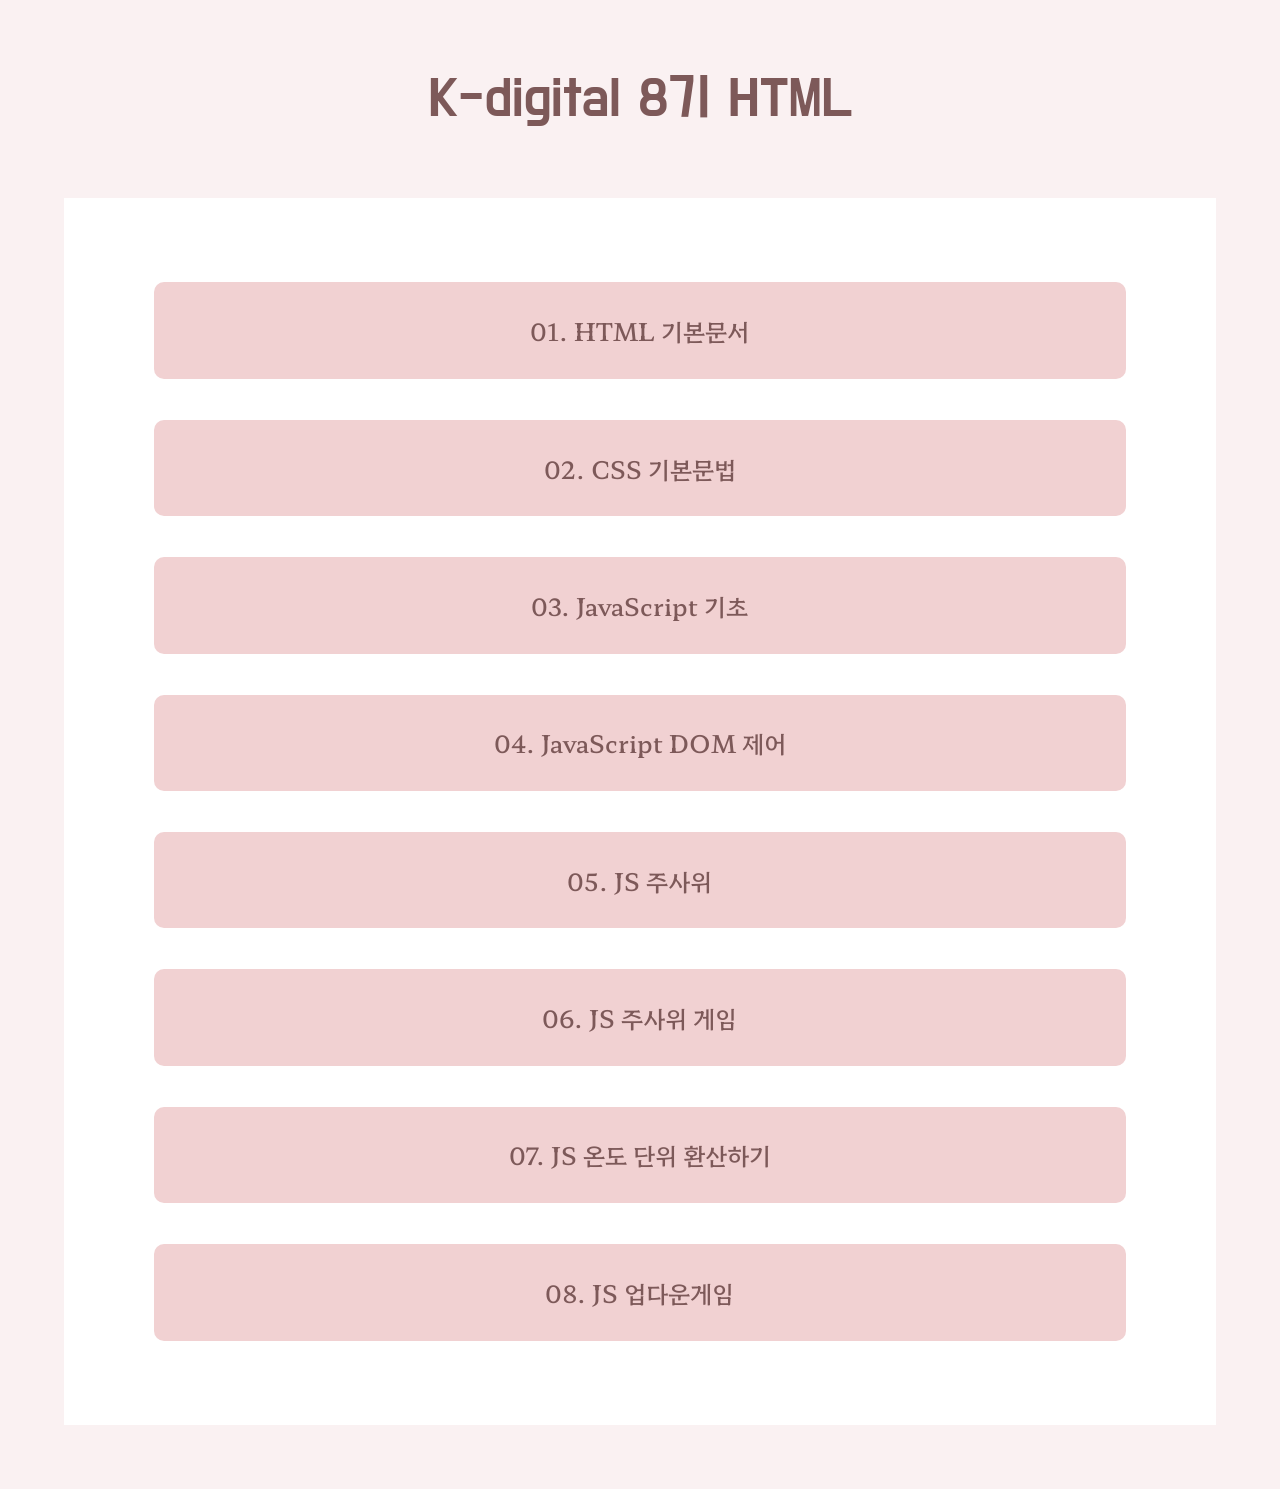
==== index.html @ 7999f62d "JS 업다운게임" ====
<!DOCTYPE html>
<html>
    <head>
        <title>K-digital 8기</title>    
        <link rel="stylesheet" type="text/css" href="./index.css">
        <link rel="preconnect" href="https://fonts.googleapis.com">
        <link rel="preconnect" href="https://fonts.gstatic.com" crossorigin>
        <link href="https://fonts.googleapis.com/css2?family=Do+Hyeon&family=Gowun+Dodum&family=Hahmlet:wght@100..900&family=Noto+Sans+KR:wght@100..900&display=swap" rel="stylesheet">
    </head>
    
    <body>
        <h1>K-digital 8기 HTML</h1>
        <main>
            <ul>
                <li><a href='./01/01.html'>01. HTML 기본문서 </a></li>
                <li><a href='./02/02.html'> 02. CSS 기본문법 </a></li>
                <li><a href='./03/03.html'> 03. JavaScript 기초 </a></li>
                <li><a href='./04/04.html'> 04. JavaScript DOM 제어 </a></li>
                <li><a href='./05/05.html'> 05. JS 주사위</a></li>
                <li><a href='./06/06.html'> 06. JS 주사위 게임 </a></li>
                <li><a href='./07/07.html'> 07. JS 온도 단위 환산하기 </a></li>
                <li><a href='./08/08.html'> 08. JS 업다운게임 </a></li>
            </ul>

        </main>
        
    </body>
</html>
---- index.css ----
*{
    padding: 0px;
    margin: 0px;
    box-sizing: border-box;     /* padding 및 margin 설정이 width, height 내에서 설정되도록 */
}

head, body{
    background-color:rgb(250, 241, 242);
}

h1 {
    text-align: center;
    color: rgb(125,89,89);
    font-family: "Do Hyeon", sans-serif;
    font-weight: 400;
    font-style: normal;
    font-size: 350%;
}


ul{
    list-style: none;
    display: flex;
    flex-direction: column;
    align-items: center;
}

h1{
    margin-top: 5%;
}

a {
    text-decoration: none;
    color: rgb(125, 89, 89);
}
main {
    margin: 5%;
    padding: 5%;
    background-color:rgb(255, 255, 255);
    text-align: center; 

}

li{
    margin: 2%;
    padding: 3%;
    width: 95%;
    background-color:rgb(241, 209, 210);
    border-radius: 10px;
    font-family: "Hahmlet", serif;
    font-optical-sizing: auto;
    font-weight : 500;
    font-style: normal;
    font-size: 150%;
} 

li:hover {
    background-color: rgb(193, 163, 163);
}
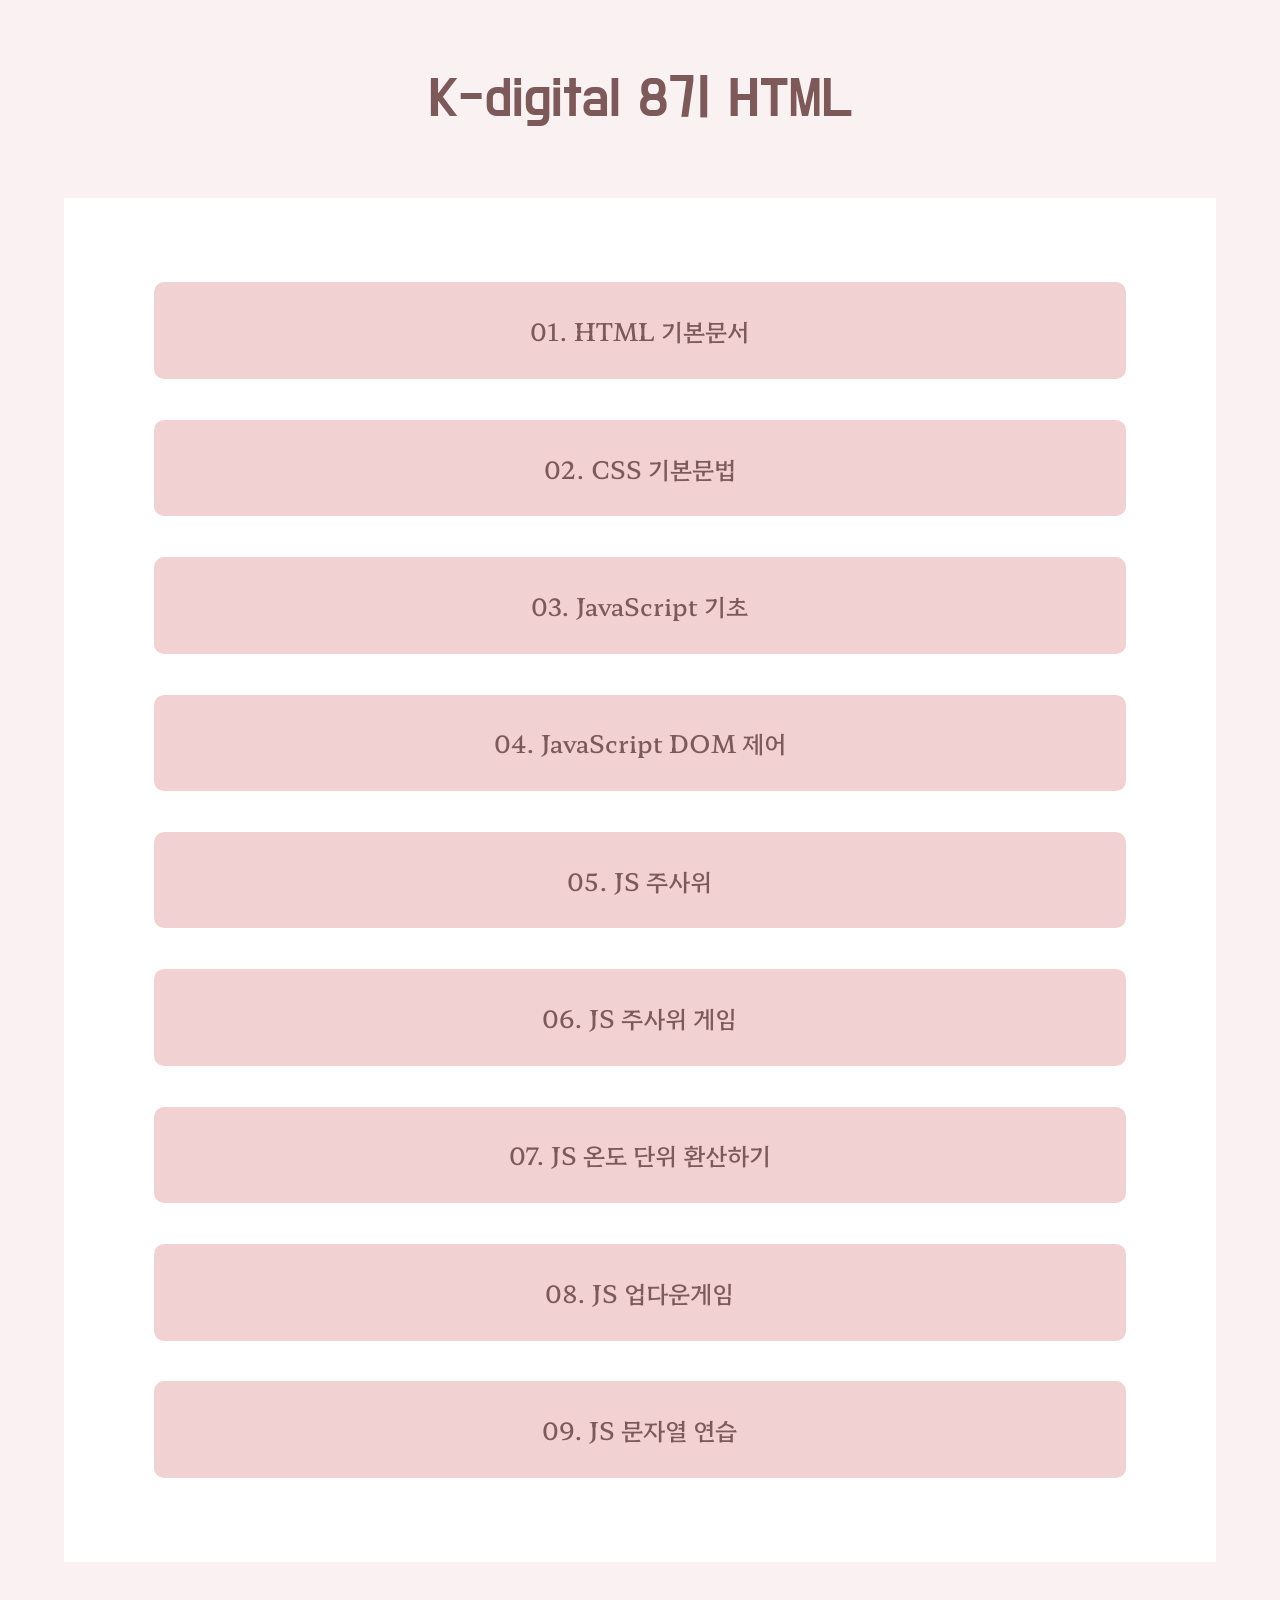
==== commit bf61d6f3: "JS 문자열 연습" ====
--- a/index.html
+++ b/index.html
@@ -20,6 +20,7 @@
                 <li><a href='./06/06.html'> 06. JS 주사위 게임 </a></li>
                 <li><a href='./07/07.html'> 07. JS 온도 단위 환산하기 </a></li>
                 <li><a href='./08/08.html'> 08. JS 업다운게임 </a></li>
+                <li><a href='./09/09.html'> 09. JS 문자열 연습 </a></li>
             </ul>
 
         </main>
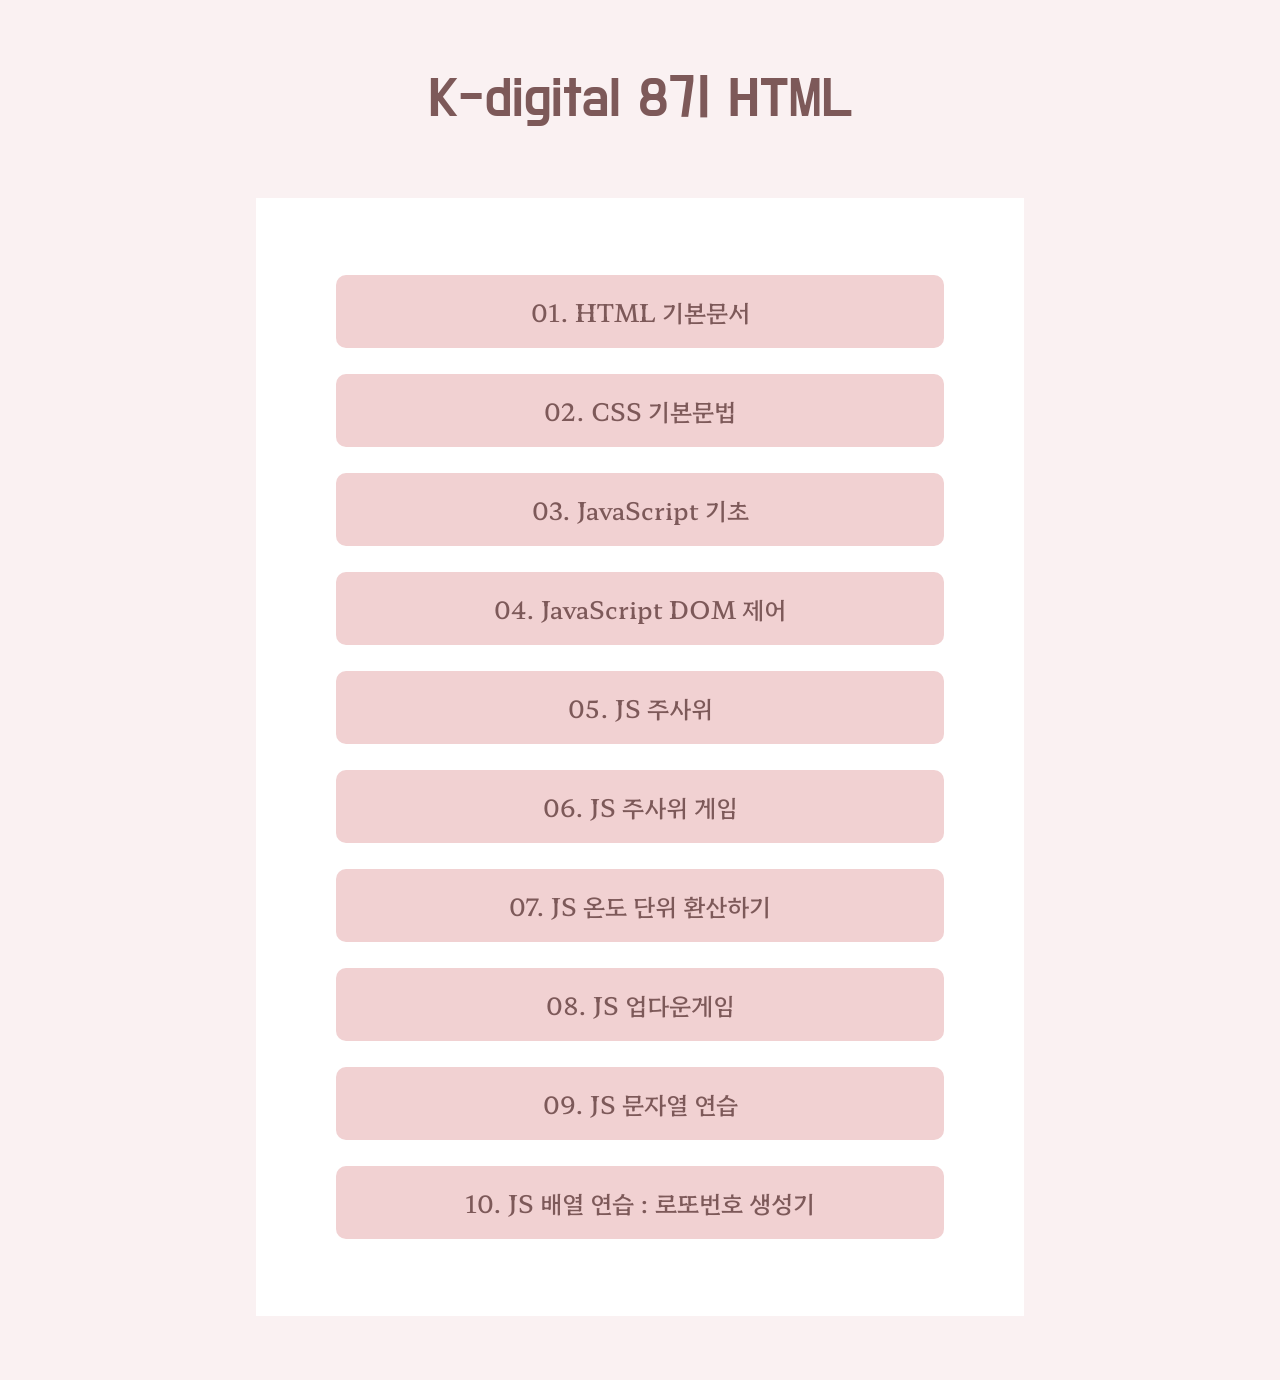
==== commit 1c7b0944: "10 로또번호생성" ====
--- a/index.html
+++ b/index.html
@@ -21,6 +21,7 @@
                 <li><a href='./07/07.html'> 07. JS 온도 단위 환산하기 </a></li>
                 <li><a href='./08/08.html'> 08. JS 업다운게임 </a></li>
                 <li><a href='./09/09.html'> 09. JS 문자열 연습 </a></li>
+                <li><a href='./10/10.html'> 10. JS 배열 연습 : 로또번호 생성기 </a></li>
             </ul>
 
         </main>
--- a/index.css
+++ b/index.css
@@ -34,7 +34,7 @@
     color: rgb(125, 89, 89);
 }
 main {
-    margin: 5%;
+    margin: 5% 20% 5% 20%;
     padding: 5%;
     background-color:rgb(255, 255, 255);
     text-align: center; 
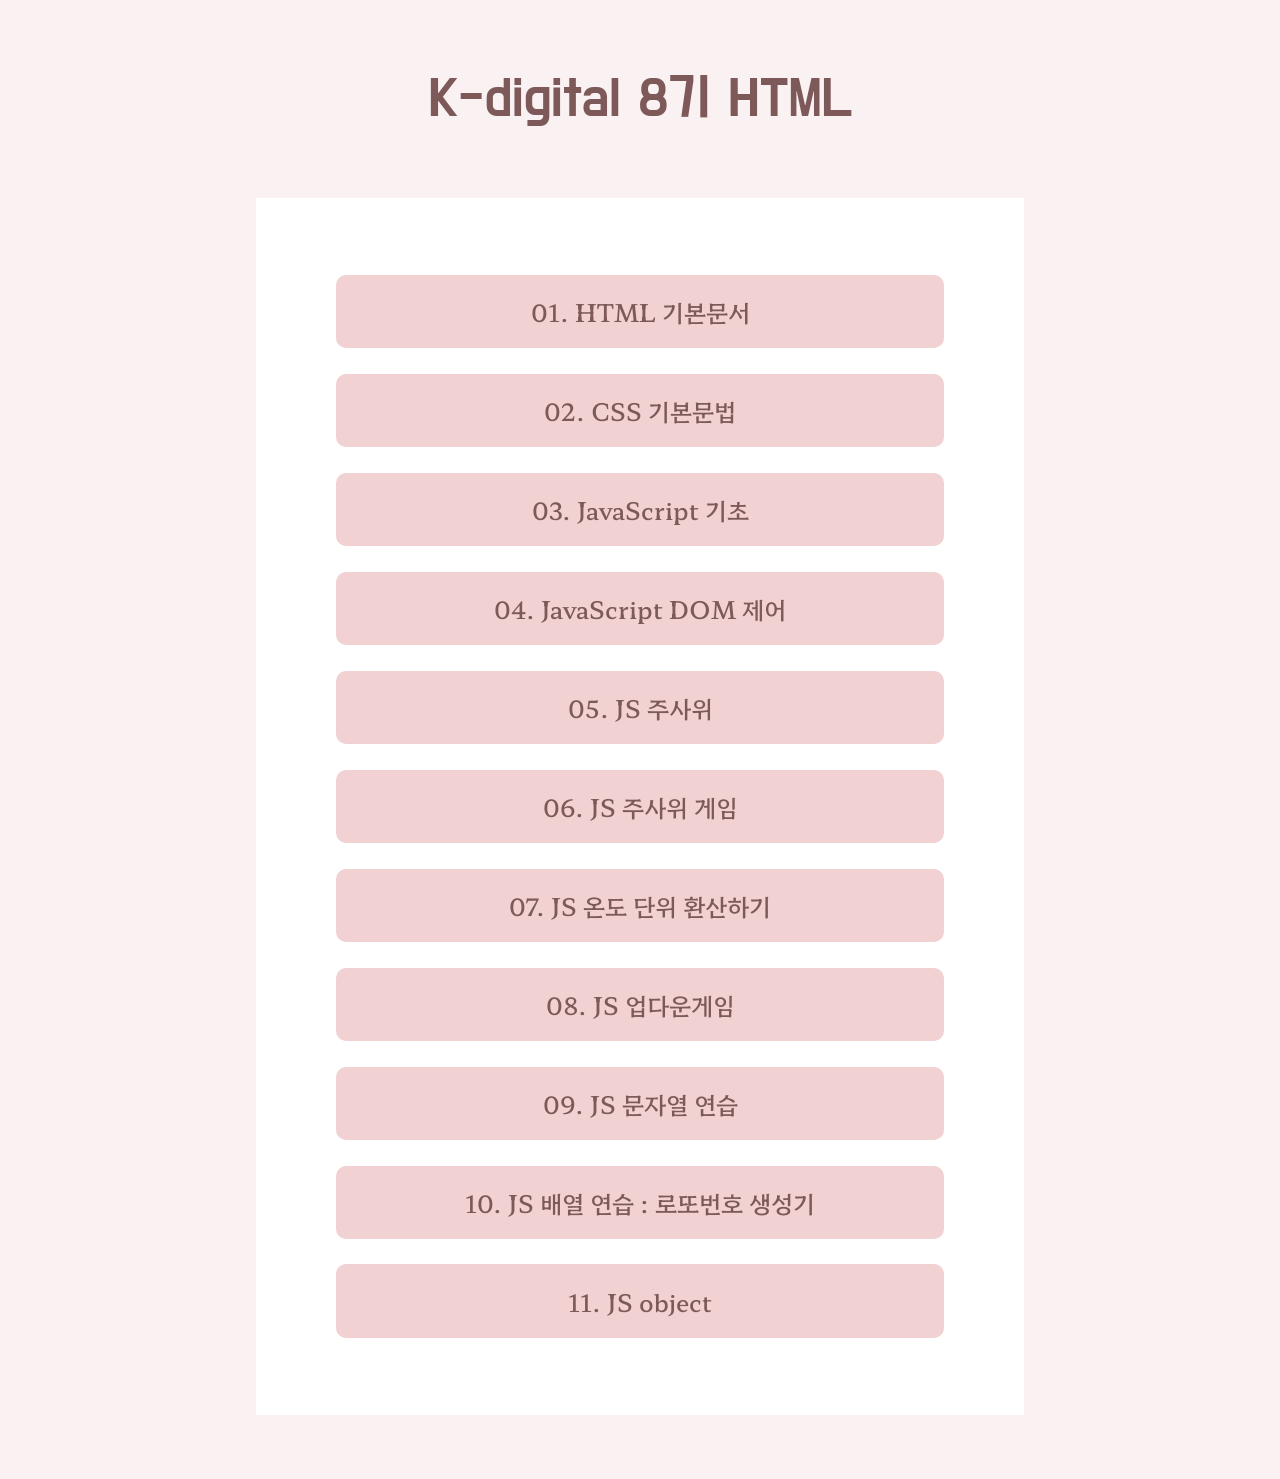
==== commit de9339ed: "index 수정" ====
--- a/index.html
+++ b/index.html
@@ -22,6 +22,7 @@
                 <li><a href='./08/08.html'> 08. JS 업다운게임 </a></li>
                 <li><a href='./09/09.html'> 09. JS 문자열 연습 </a></li>
                 <li><a href='./10/10.html'> 10. JS 배열 연습 : 로또번호 생성기 </a></li>
+                <li><a href='./11/11.html'> 11. JS object </a></li>
             </ul>
 
         </main>
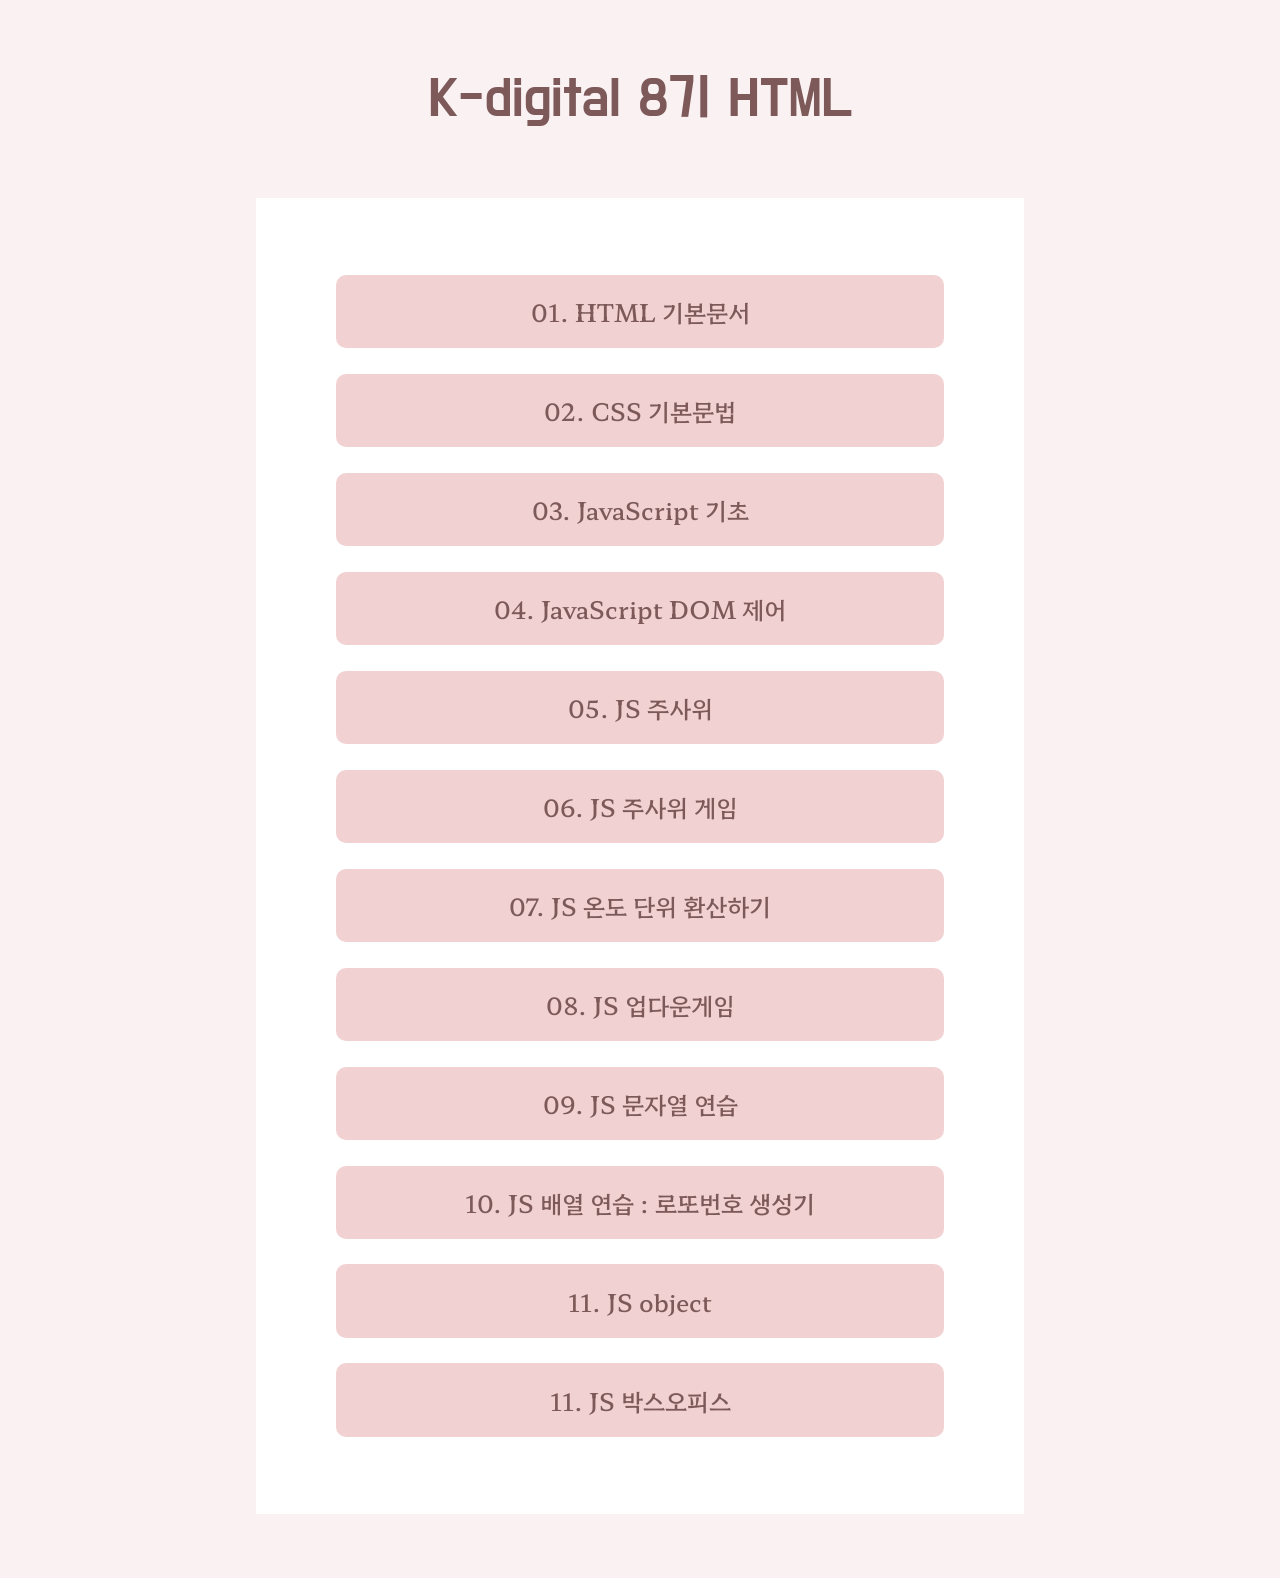
==== commit 81ca4a83: "index수정" ====
--- a/index.html
+++ b/index.html
@@ -23,6 +23,7 @@
                 <li><a href='./09/09.html'> 09. JS 문자열 연습 </a></li>
                 <li><a href='./10/10.html'> 10. JS 배열 연습 : 로또번호 생성기 </a></li>
                 <li><a href='./11/11.html'> 11. JS object </a></li>
+                <li><a href='./12/12.html'> 11. JS 박스오피스 </a></li>
             </ul>
 
         </main>
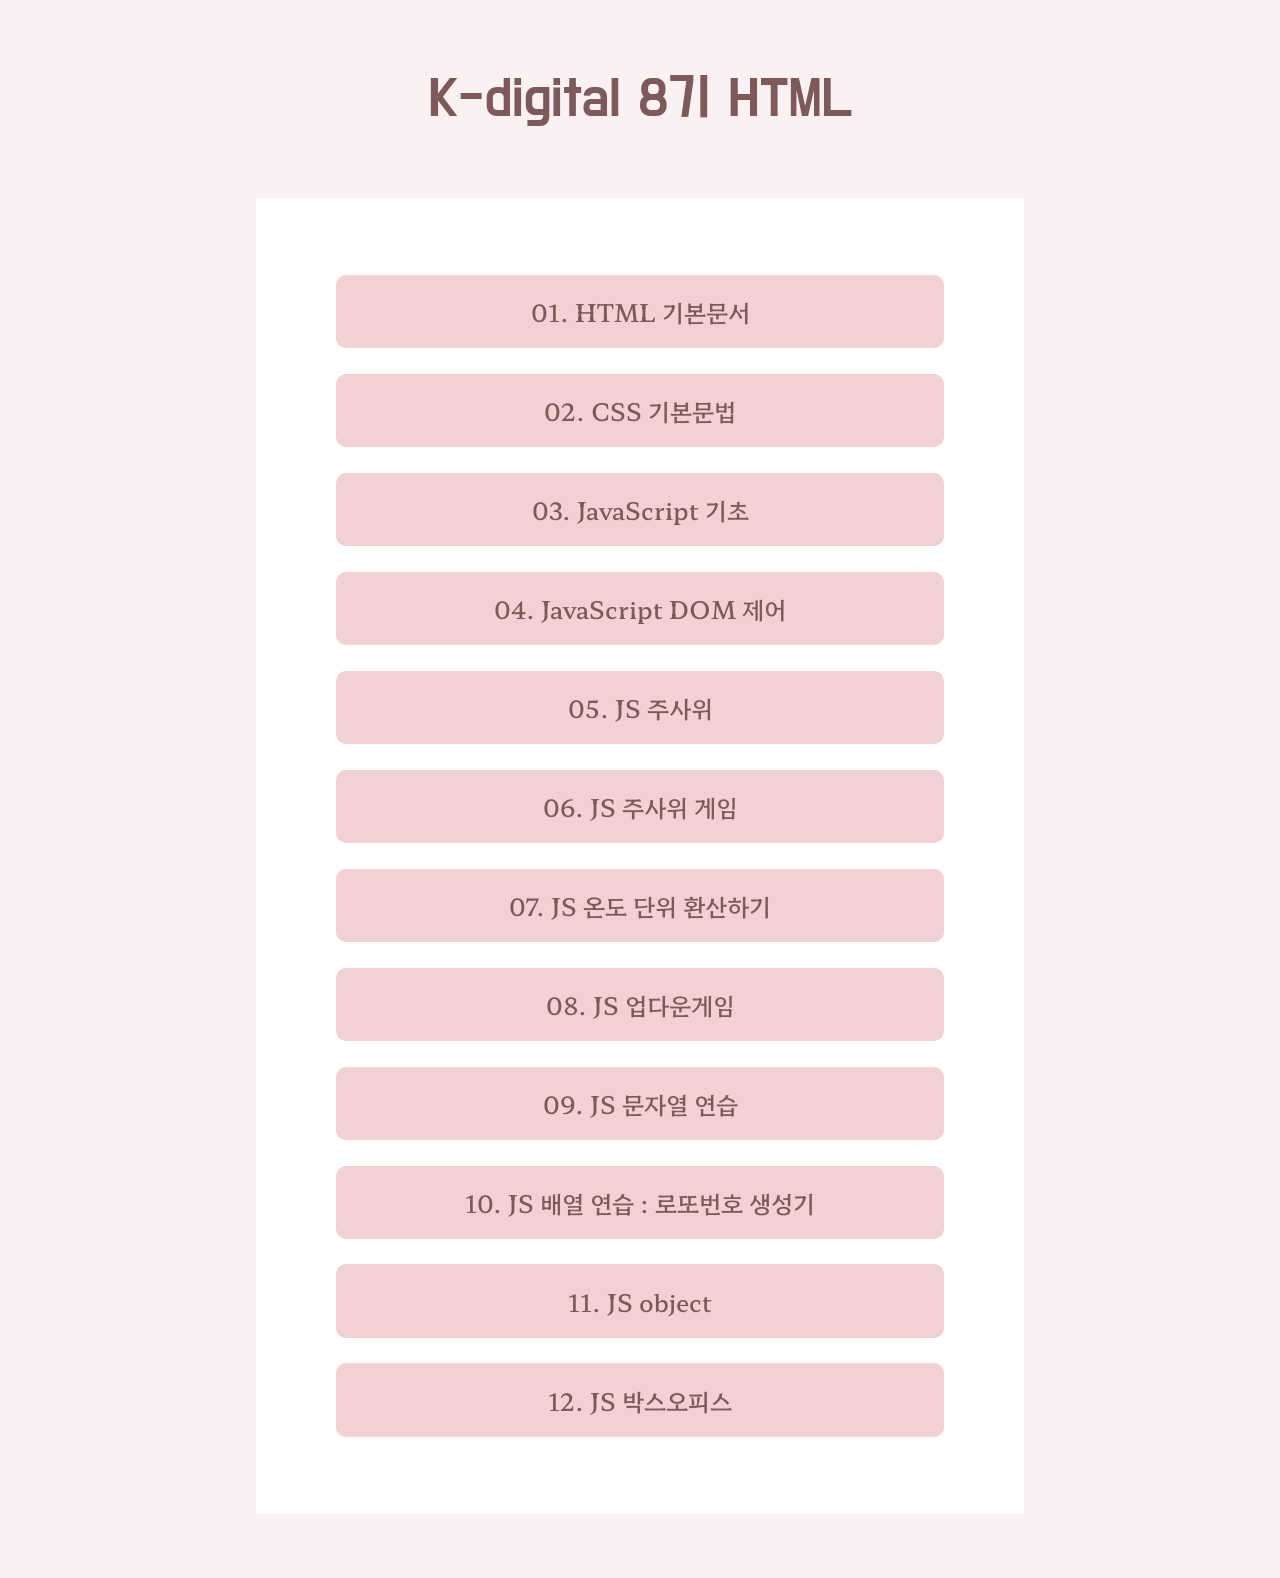
==== commit a27febe9: "index수정" ====
--- a/index.html
+++ b/index.html
@@ -23,7 +23,8 @@
                 <li><a href='./09/09.html'> 09. JS 문자열 연습 </a></li>
                 <li><a href='./10/10.html'> 10. JS 배열 연습 : 로또번호 생성기 </a></li>
                 <li><a href='./11/11.html'> 11. JS object </a></li>
-                <li><a href='./12/12.html'> 11. JS 박스오피스 </a></li>
+                <li><a href='./12/12.html'> 12. JS 박스오피스 </a></li>
+                
             </ul>
 
         </main>
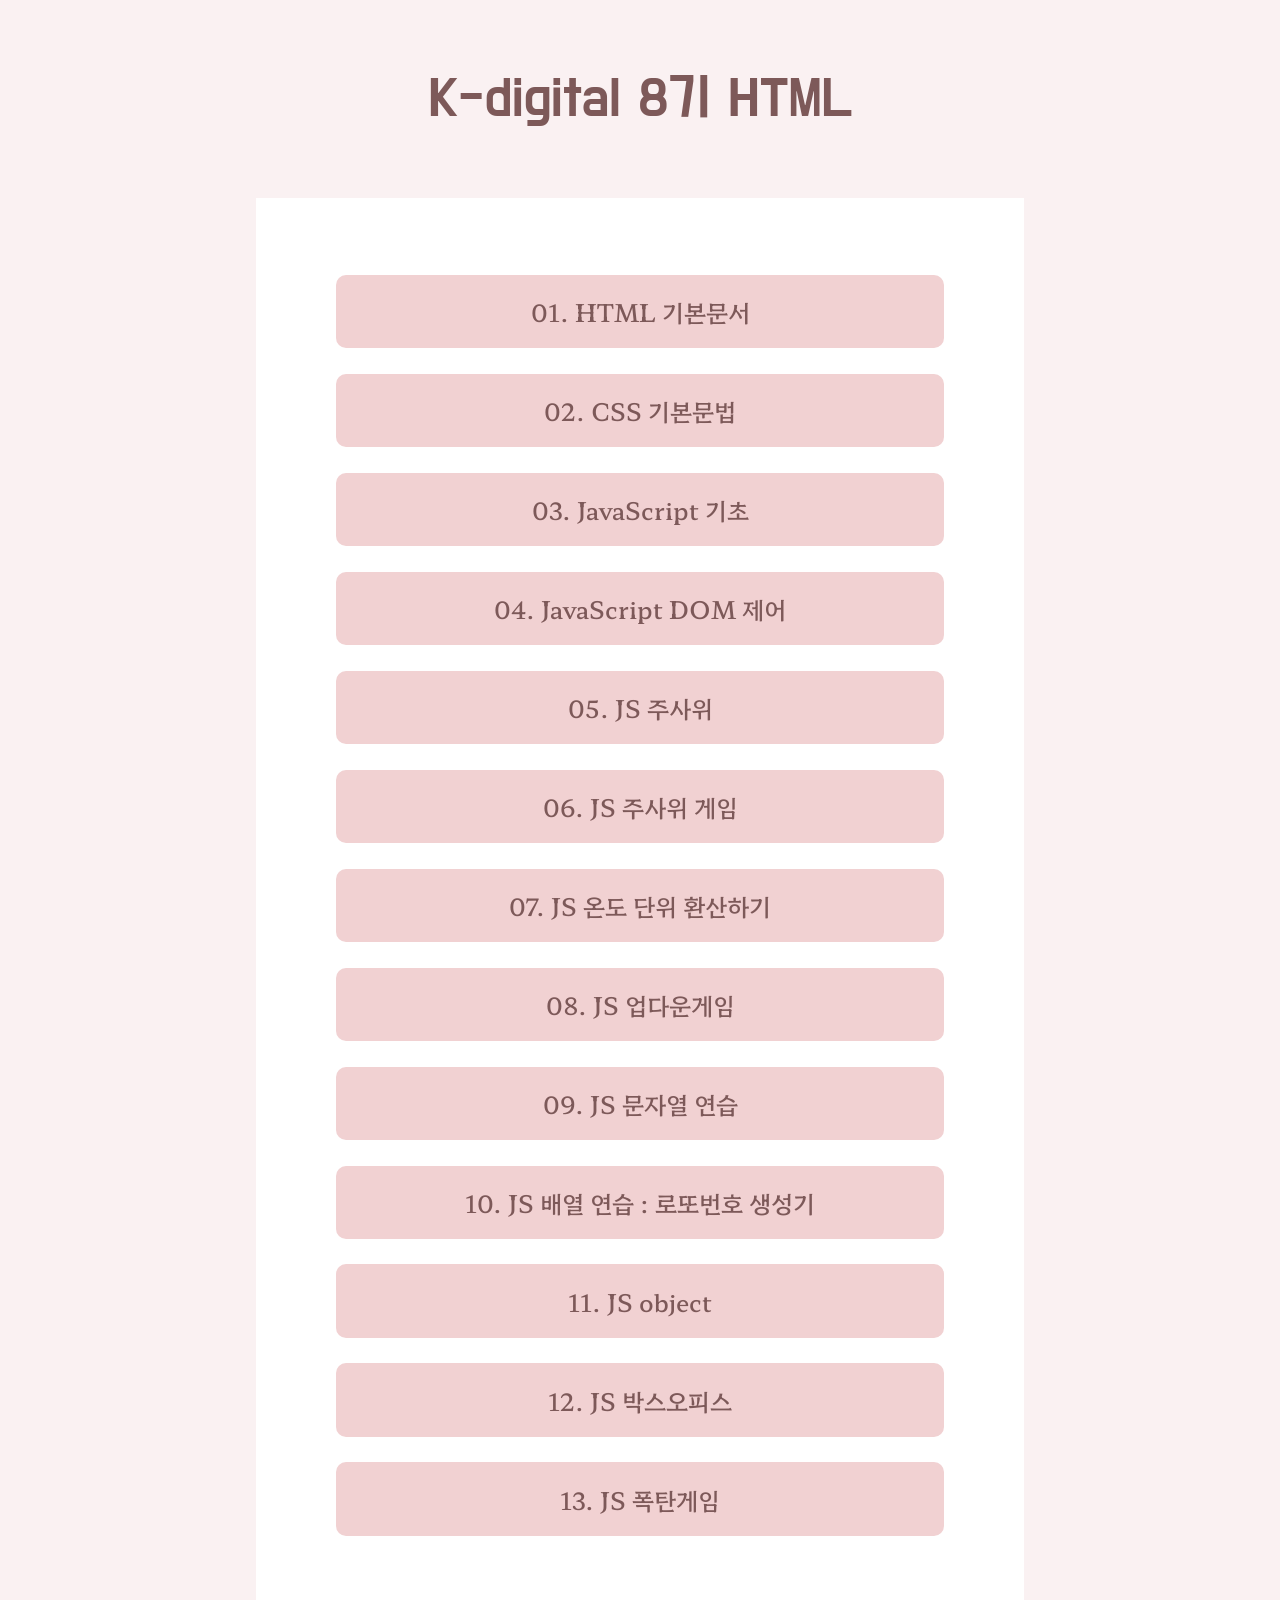
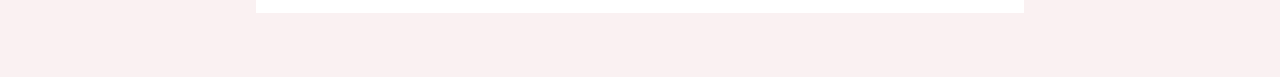
==== commit 54c08707: "index 수정" ====
--- a/index.html
+++ b/index.html
@@ -24,6 +24,7 @@
                 <li><a href='./10/10.html'> 10. JS 배열 연습 : 로또번호 생성기 </a></li>
                 <li><a href='./11/11.html'> 11. JS object </a></li>
                 <li><a href='./12/12.html'> 12. JS 박스오피스 </a></li>
+                <li><a href='./13/13.html'> 13. JS 폭탄게임 </a></li>
                 
             </ul>
 
